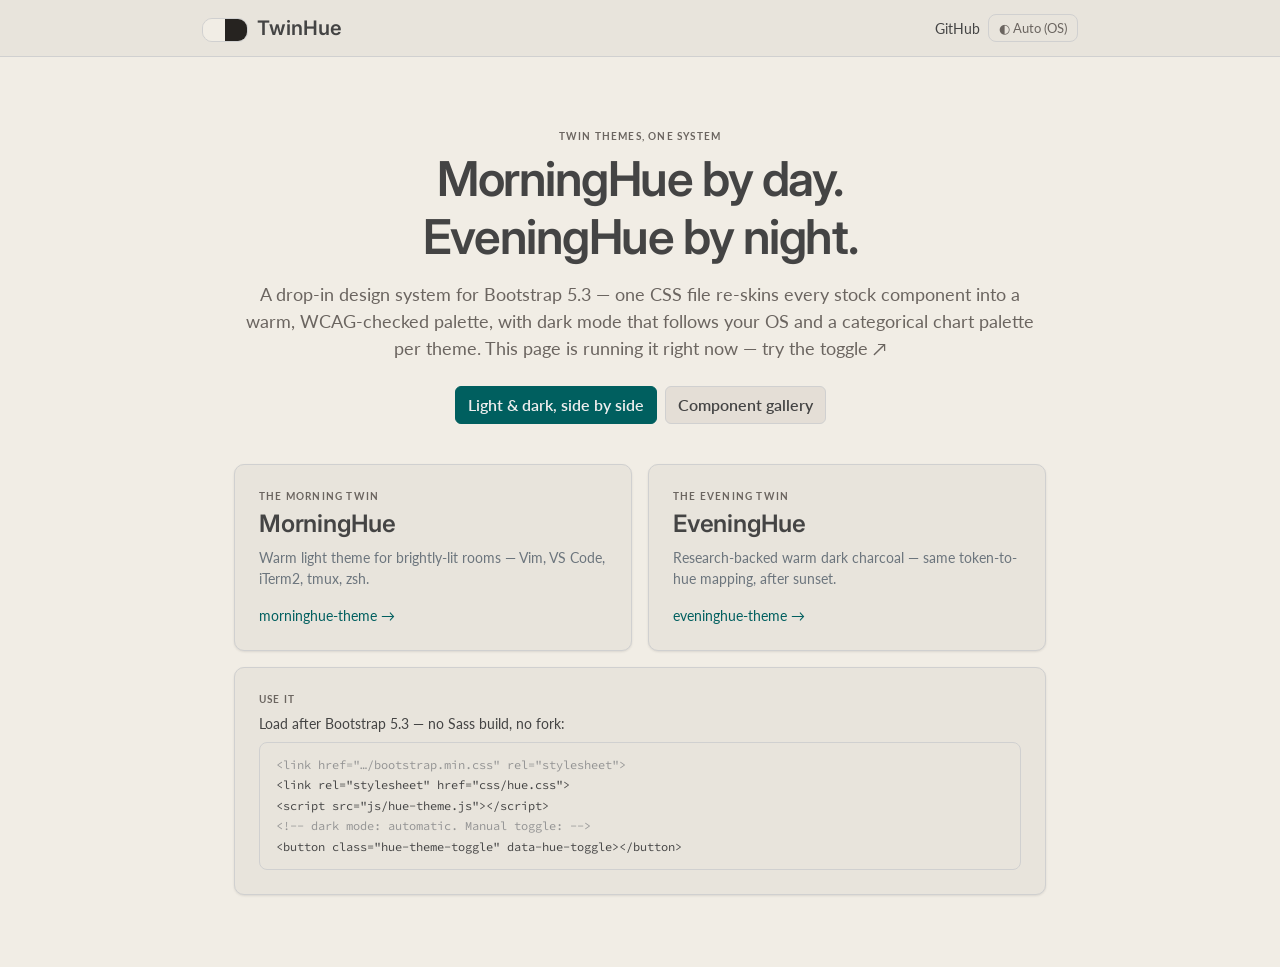
==== index.html @ 877514f2 "Add GitHub Pages landing, fix default anchor color, neutralize skill wording - index.html: landing p" ====
<!DOCTYPE html>
<html lang="en" data-bs-theme="light">
<head>
<meta charset="UTF-8">
<meta name="viewport" content="width=device-width, initial-scale=1.0">
<title>TwinHue — twin themes, one design system</title>
<meta name="description" content="MorningHue by day, EveningHue by night — a drop-in Bootstrap 5.3 design system with OS-following dark mode.">
<script>
  (function(){var s=localStorage.getItem("hue-theme"),d=matchMedia("(prefers-color-scheme: dark)").matches;
  document.documentElement.setAttribute("data-bs-theme",(s==="light"||s==="dark")?s:(d?"dark":"light"));})();
</script>
<link rel="preconnect" href="https://fonts.googleapis.com">
<link rel="preconnect" href="https://fonts.gstatic.com" crossorigin>
<link href="https://fonts.googleapis.com/css2?family=Inter:wght@400;500;600;700&family=Lato:wght@300;400;600;700&family=Source+Code+Pro:wght@400;500;600&display=swap" rel="stylesheet">
<link href="https://cdn.jsdelivr.net/npm/bootstrap@5.3.2/dist/css/bootstrap.min.css" rel="stylesheet">
<link rel="stylesheet" href="css/hue.css">
<style>
  .hero { max-width: 860px; margin: 0 auto; padding: 72px 24px 40px; text-align: center; }
  .hero h1 { font-size: 3rem; letter-spacing: -0.03em; }
  .hero .tagline { font-size: 1.125rem; color: var(--hue-text-2); }
  .grid { max-width: 860px; margin: 0 auto; padding: 0 24px 72px; }
  .twin { display: inline-flex; border-radius: 10px; overflow: hidden; border: 1px solid var(--hue-border); vertical-align: middle; }
  .twin span { width: 22px; height: 22px; display: block; }
</style>
</head>
<body>

<nav class="navbar" style="background: var(--hue-surface)">
  <div class="container" style="max-width: 900px">
    <a class="navbar-brand" href="#">
      <span class="twin me-1"><span style="background:#f1ede5"></span><span style="background:#262320"></span></span>
      TwinHue
    </a>
    <div class="d-flex gap-2 align-items-center">
      <a class="nav-link" href="https://github.com/glenzac/twinhue-design-system">GitHub</a>
      <button class="hue-theme-toggle" data-hue-toggle></button>
    </div>
  </div>
</nav>

<div class="hero">
  <p class="hue-label">Twin themes, one system</p>
  <h1>MorningHue by day.<br>EveningHue by night.</h1>
  <p class="tagline mt-3 mb-4">A drop-in design system for Bootstrap 5.3 — one CSS file re-skins every stock
  component into a warm, WCAG-checked palette, with dark mode that follows your OS
  and a categorical chart palette per theme. This page is running it right now — try the toggle ↗</p>
  <div class="d-flex gap-2 justify-content-center flex-wrap">
    <a class="btn btn-primary" href="docs/reference.html">Light &amp; dark, side by side</a>
    <a class="btn btn-secondary" href="docs/demo.html">Component gallery</a>
  </div>
</div>

<div class="grid">
  <div class="row g-3">
    <div class="col-md-6">
      <div class="card p-4 h-100">
        <p class="hue-label">The morning twin</p>
        <h2 class="h4">MorningHue</h2>
        <p class="text-secondary">Warm light theme for brightly-lit rooms — Vim, VS Code, iTerm2, tmux, zsh.</p>
        <a href="https://glenzac.github.io/morninghue-theme/" class="mt-auto">morninghue-theme →</a>
      </div>
    </div>
    <div class="col-md-6">
      <div class="card p-4 h-100">
        <p class="hue-label">The evening twin</p>
        <h2 class="h4">EveningHue</h2>
        <p class="text-secondary">Research-backed warm dark charcoal — same token-to-hue mapping, after sunset.</p>
        <a href="https://glenzac.github.io/eveninghue-theme/" class="mt-auto">eveninghue-theme →</a>
      </div>
    </div>
  </div>

  <div class="card p-4 mt-3">
    <p class="hue-label">Use it</p>
    <p class="mb-2">Load after Bootstrap 5.3 — no Sass build, no fork:</p>
<pre class="hue-log mb-0"><span class="hue-log-dim">&lt;link href="…/bootstrap.min.css" rel="stylesheet"&gt;</span>
&lt;link rel="stylesheet" href="css/hue.css"&gt;
&lt;script src="js/hue-theme.js"&gt;&lt;/script&gt;
<span class="hue-log-dim">&lt;!-- dark mode: automatic. Manual toggle: --&gt;</span>
&lt;button class="hue-theme-toggle" data-hue-toggle&gt;&lt;/button&gt;</pre>
  </div>
</div>

<script src="js/hue-theme.js"></script>
</body>
</html>
---- css/hue.css ----
/*!
 * twinhue-design-system v1.0.0 (2026-07-14)
 * MorningHue (light) + EveningHue (dark) for Bootstrap 5.3+
 * Load AFTER bootstrap.min.css. Dark mode via <html data-bs-theme="dark">.
 * Source of truth: ~/scripts/twinhue-design-system — do not hand-edit app copies.
 */

/* ==========================================================================
   1. TOKENS — MorningHue (light)
   All contrast ratios WCAG-verified against #F1EDE5 / #E8E4DC.
   ========================================================================== */

:root,
[data-bs-theme="light"] {
  color-scheme: light;

  /* -- Hue palette ------------------------------------------------------- */
  --hue-bg: #f1ede5;            /* page background */
  --hue-surface: #e8e4dc;       /* card, panel, sidebar */
  --hue-hover: #e4ded6;         /* hover state, active row */
  --hue-widget: #e4e4e4;        /* popup, tooltip, modal */
  --hue-border: #d0d0d0;        /* border, divider */
  --hue-text: #444444;          /* body text — 8.34:1 AAA */
  --hue-text-2: #6b6560;        /* secondary text — 4.52:1 AA */
  --hue-text-3: #949494;        /* DECORATIVE ONLY — fails WCAG */
  --hue-on-accent: #eeeeee;     /* text on accent/dark backgrounds */

  --hue-primary: #005f5f;       /* Sea Teal — primary interactive, 6.42:1 AA */
  --hue-primary-hover: #004f4f;
  --hue-primary-active: #004343;
  --hue-primary-rgb: 0, 95, 95;
  --hue-primary-subtle: #d0eaea;
  --hue-primary-emphasis: #005f5f; /* primary as TEXT on bg/surface */
  --hue-link: #005f5f;
  --hue-link-hover: #004f4f;
  --hue-accent-2: #005f87;      /* Dark Teal — secondary accent, 6.02:1 AA */
  --hue-focus-ring: rgba(0, 95, 95, 0.25);
  --hue-selection: #afd7ff;

  --hue-success: #005f00;       /* 6.82:1 AA */
  --hue-success-hover: #004f00;
  --hue-success-rgb: 0, 95, 0;
  --hue-success-subtle: #d0f0d0;
  --hue-warning: #875f00;       /* 4.90:1 AA */
  --hue-warning-hover: #6f4e00;
  --hue-warning-rgb: 135, 95, 0;
  --hue-warning-subtle: #fdecc8;
  --hue-danger: #af0000;        /* 6.37:1 AA */
  --hue-danger-hover: #8f0000;
  --hue-danger-rgb: 175, 0, 0;
  --hue-danger-subtle: #ffd7d7;
  --hue-info: #005f87;          /* 6.02:1 AA */
  --hue-info-hover: #004f70;
  --hue-info-rgb: 0, 95, 135;
  --hue-info-subtle: #d3e8f2;
  --hue-on-semantic: #ffffff;   /* text on semantic solid buttons/badges */

  /* -- Charts (categorical, in draw order) ------------------------------- */
  --hue-chart-1: #005f87;
  --hue-chart-2: #005f00;
  --hue-chart-3: #875f00;
  --hue-chart-4: #870087;
  --hue-chart-5: #5f00d7;
  --hue-chart-6: #af0000;
  --hue-chart-7: #005f5f;
  --hue-chart-8: #949494;
  --hue-chart-grid: #ddd8d0;    /* gridlines — quieter than --hue-border */

  /* -- Elevation ---------------------------------------------------------- */
  --hue-shadow-sm: 0 1px 3px rgba(0, 0, 0, 0.06), 0 1px 2px rgba(0, 0, 0, 0.04);
  --hue-shadow-md: 0 4px 12px rgba(0, 0, 0, 0.08), 0 1px 4px rgba(0, 0, 0, 0.04);
  --hue-shadow-lg: 0 8px 24px rgba(0, 0, 0, 0.10), 0 2px 8px rgba(0, 0, 0, 0.05);
}

/* ==========================================================================
   2. TOKENS — EveningHue (dark)
   All contrast ratios WCAG-verified against #262320 / #2E2B27.
   ========================================================================== */

[data-bs-theme="dark"] {
  color-scheme: dark;

  --hue-bg: #262320;            /* warm dark charcoal */
  --hue-surface: #2e2b27;
  --hue-hover: #33302b;
  --hue-widget: #3a362f;
  --hue-border: #3a362f;
  --hue-text: #d7d0c5;          /* 10.21:1 AAA */
  --hue-text-2: #a39c90;        /* 5.74:1 AA — web-only token */
  --hue-text-3: #5c564e;        /* DECORATIVE ONLY — fails WCAG */
  --hue-on-accent: #ede7dc;

  --hue-primary: #005faf;       /* EveningHue UI accent — on-accent text 5.24:1 AA */
  --hue-primary-hover: #1b6fbd;
  --hue-primary-active: #2e7cc7;
  --hue-primary-rgb: 0, 95, 175;
  --hue-primary-subtle: #1f3145;
  --hue-primary-emphasis: #93b2e0; /* #005faf is a fill, not a text color on dark */
  --hue-link: #93b2e0;          /* Steel Blue — 7.21:1 AAA */
  --hue-link-hover: #a9c4e9;
  --hue-accent-2: #8fb3f2;      /* Soft Blue */
  --hue-focus-ring: rgba(147, 178, 224, 0.35);
  --hue-selection: #3a4d68;

  --hue-success: #93c27e;       /* 7.63:1 AAA; dark text on solid 7.63:1 */
  --hue-success-hover: #a3cd91;
  --hue-success-rgb: 147, 194, 126;
  --hue-success-subtle: #2c3626;
  --hue-warning: #d9a854;       /* 7.20:1 AAA */
  --hue-warning-hover: #e0b56d;
  --hue-warning-rgb: 217, 168, 84;
  --hue-warning-subtle: #3d3421;
  --hue-danger: #ef8073;        /* 5.96:1 AA */
  --hue-danger-hover: #f29489;
  --hue-danger-rgb: 239, 128, 115;
  --hue-danger-subtle: #432b27;
  --hue-info: #7fc0d8;          /* 7.77:1 AAA */
  --hue-info-hover: #94cbdf;
  --hue-info-rgb: 127, 192, 216;
  --hue-info-subtle: #24343a;
  --hue-on-semantic: #262320;   /* dark text on pastel semantic solids */

  --hue-chart-1: #8fb3f2;
  --hue-chart-2: #72c5b4;
  --hue-chart-3: #d9a854;
  --hue-chart-4: #e58fb0;
  --hue-chart-5: #cfa0f0;
  --hue-chart-6: #ef8073;
  --hue-chart-7: #7fc0d8;
  --hue-chart-8: #93c27e;
  --hue-chart-grid: #33302b;

  --hue-shadow-sm: 0 1px 3px rgba(0, 0, 0, 0.30), 0 1px 2px rgba(0, 0, 0, 0.24);
  --hue-shadow-md: 0 4px 12px rgba(0, 0, 0, 0.38), 0 1px 4px rgba(0, 0, 0, 0.24);
  --hue-shadow-lg: 0 8px 24px rgba(0, 0, 0, 0.45), 0 2px 8px rgba(0, 0, 0, 0.28);
}

/* ==========================================================================
   3. BOOTSTRAP ROOT VARIABLE REMAP (both modes — resolves via --hue-*)
   ========================================================================== */

:root,
[data-bs-theme="light"],
[data-bs-theme="dark"] {
  /* body & text */
  --bs-body-bg: var(--hue-bg);
  --bs-body-color: var(--hue-text);
  --bs-emphasis-color: var(--hue-text);
  --bs-secondary-color: var(--hue-text-2);      /* .text-secondary, muted text */
  --bs-secondary-bg: var(--hue-surface);        /* .bg-secondary-subtle contexts */
  --bs-tertiary-color: var(--hue-text-2);
  --bs-tertiary-bg: var(--hue-hover);
  --bs-heading-color: var(--hue-text);
  --bs-border-color: var(--hue-border);
  --bs-border-color-translucent: var(--hue-border);

  /* links */
  --bs-link-color: var(--hue-link);
  --bs-link-hover-color: var(--hue-link-hover);
  --bs-code-color: var(--hue-accent-2);
  --bs-highlight-bg: var(--hue-selection);

  /* theme colors (drive .bg-*, .text-bg-*, .border-*, badges) */
  --bs-primary: var(--hue-primary);
  --bs-primary-rgb: var(--hue-primary-rgb);
  --bs-primary-text-emphasis: var(--hue-primary-emphasis);
  --bs-primary-bg-subtle: var(--hue-primary-subtle);
  --bs-primary-border-subtle: color-mix(in srgb, var(--hue-primary) 40%, var(--hue-bg));
  --bs-secondary: var(--hue-text-2);
  --bs-secondary-text-emphasis: var(--hue-text-2);
  --bs-secondary-bg-subtle: var(--hue-hover);
  --bs-secondary-border-subtle: var(--hue-border);
  --bs-success: var(--hue-success);
  --bs-success-rgb: var(--hue-success-rgb);
  --bs-success-text-emphasis: var(--hue-success);
  --bs-success-bg-subtle: var(--hue-success-subtle);
  --bs-success-border-subtle: color-mix(in srgb, var(--hue-success) 40%, var(--hue-bg));
  --bs-danger: var(--hue-danger);
  --bs-danger-rgb: var(--hue-danger-rgb);
  --bs-danger-text-emphasis: var(--hue-danger);
  --bs-danger-bg-subtle: var(--hue-danger-subtle);
  --bs-danger-border-subtle: color-mix(in srgb, var(--hue-danger) 40%, var(--hue-bg));
  --bs-warning: var(--hue-warning);
  --bs-warning-rgb: var(--hue-warning-rgb);
  --bs-warning-text-emphasis: var(--hue-warning);
  --bs-warning-bg-subtle: var(--hue-warning-subtle);
  --bs-warning-border-subtle: color-mix(in srgb, var(--hue-warning) 40%, var(--hue-bg));
  --bs-info: var(--hue-info);
  --bs-info-rgb: var(--hue-info-rgb);
  --bs-info-text-emphasis: var(--hue-info);
  --bs-info-bg-subtle: var(--hue-info-subtle);
  --bs-info-border-subtle: color-mix(in srgb, var(--hue-info) 40%, var(--hue-bg));
  --bs-light: var(--hue-surface);
  --bs-light-rgb: 232, 228, 220;
  --bs-dark: #2e2b27;
  --bs-dark-rgb: 46, 43, 39;

  /* focus & validation */
  --bs-focus-ring-color: var(--hue-focus-ring);
  --bs-form-valid-color: var(--hue-success);
  --bs-form-valid-border-color: var(--hue-success);
  --bs-form-invalid-color: var(--hue-danger);
  --bs-form-invalid-border-color: var(--hue-danger);

  /* typography */
  --bs-body-font-family: 'Lato', system-ui, -apple-system, sans-serif;
  --bs-font-monospace: 'Source Code Pro', 'Fira Code', 'Consolas', monospace;
  --hue-font-display: 'Inter', system-ui, -apple-system, sans-serif;
  --hue-font-body: var(--bs-body-font-family);
  --hue-font-mono: var(--bs-font-monospace);
  --bs-body-font-size: 0.875rem;                /* 14px base, per MorningHue */
}

/* dark-mode rgb variants that differ from light */
[data-bs-theme="dark"] {
  --bs-body-bg-rgb: 38, 35, 32;
  --bs-body-color-rgb: 215, 208, 197;
  --bs-link-color-rgb: 147, 178, 224;
  --bs-link-hover-color-rgb: 169, 196, 233;
  --bs-light: #3a362f;
  --bs-light-rgb: 58, 54, 47;
  --bs-dark: #211e1b;
  --bs-dark-rgb: 33, 30, 27;
}
[data-bs-theme="light"],
:root {
  --bs-body-bg-rgb: 241, 237, 229;
  --bs-body-color-rgb: 68, 68, 68;
  --bs-link-color-rgb: 0, 95, 95;
  --bs-link-hover-color-rgb: 0, 79, 79;
}

/* ==========================================================================
   4. BASE ELEMENT STYLING
   ========================================================================== */

body {
  background-color: var(--bs-body-bg);
  color: var(--bs-body-color);
}

h1, h2, h3, h4, h5, h6,
.h1, .h2, .h3, .h4, .h5, .h6,
.display-1, .display-2, .display-3, .display-4, .display-5, .display-6 {
  font-family: var(--hue-font-display);
  font-weight: 600;
  letter-spacing: -0.01em;
}

::selection {
  background: var(--hue-selection);
  color: var(--hue-text);
}

:focus-visible {
  outline: 2px solid var(--hue-primary);
  outline-offset: 2px;
}

a {
  text-decoration: none;
}
a:hover {
  text-decoration: underline;
}

code, kbd, pre, samp {
  font-family: var(--hue-font-mono);
}

/* thin warm scrollbars (WebKit) */
::-webkit-scrollbar { width: 10px; height: 10px; }
::-webkit-scrollbar-track { background: transparent; }
::-webkit-scrollbar-thumb {
  background: var(--hue-border);
  border-radius: 5px;
  border: 2px solid var(--hue-bg);
}

/* ==========================================================================
   5. BOOTSTRAP COMPONENT OVERRIDES
   Bootstrap bakes hex values into per-component vars at compile time,
   so each variant is re-pointed at the hue tokens (works in both modes).
   ========================================================================== */

/* -- Buttons --------------------------------------------------------------- */
.btn {
  --bs-btn-font-family: var(--hue-font-body);
  --bs-btn-font-weight: 600;
  --bs-btn-focus-box-shadow: 0 0 0 0.25rem var(--hue-focus-ring);
}

.btn-primary {
  --bs-btn-color: var(--hue-on-accent);
  --bs-btn-bg: var(--hue-primary);
  --bs-btn-border-color: var(--hue-primary);
  --bs-btn-hover-color: var(--hue-on-accent);
  --bs-btn-hover-bg: var(--hue-primary-hover);
  --bs-btn-hover-border-color: var(--hue-primary-hover);
  --bs-btn-active-color: var(--hue-on-accent);
  --bs-btn-active-bg: var(--hue-primary-active);
  --bs-btn-active-border-color: var(--hue-primary-active);
  --bs-btn-disabled-color: var(--hue-on-accent);
  --bs-btn-disabled-bg: var(--hue-primary);
  --bs-btn-disabled-border-color: var(--hue-primary);
}

/* Secondary = quiet neutral (surface + border), the MorningHue cancel button */
.btn-secondary {
  --bs-btn-color: var(--hue-text);
  --bs-btn-bg: var(--hue-hover);
  --bs-btn-border-color: var(--hue-border);
  --bs-btn-hover-color: var(--hue-text);
  --bs-btn-hover-bg: var(--hue-widget);
  --bs-btn-hover-border-color: var(--hue-text-3);
  --bs-btn-active-color: var(--hue-text);
  --bs-btn-active-bg: var(--hue-widget);
  --bs-btn-active-border-color: var(--hue-text-3);
  --bs-btn-disabled-color: var(--hue-text-2);
  --bs-btn-disabled-bg: var(--hue-hover);
  --bs-btn-disabled-border-color: var(--hue-border);
}

.btn-success {
  --bs-btn-color: var(--hue-on-semantic);
  --bs-btn-bg: var(--hue-success);
  --bs-btn-border-color: var(--hue-success);
  --bs-btn-hover-color: var(--hue-on-semantic);
  --bs-btn-hover-bg: var(--hue-success-hover);
  --bs-btn-hover-border-color: var(--hue-success-hover);
  --bs-btn-active-color: var(--hue-on-semantic);
  --bs-btn-active-bg: var(--hue-success-hover);
  --bs-btn-active-border-color: var(--hue-success-hover);
  --bs-btn-disabled-color: var(--hue-on-semantic);
  --bs-btn-disabled-bg: var(--hue-success);
  --bs-btn-disabled-border-color: var(--hue-success);
}

.btn-danger {
  --bs-btn-color: var(--hue-on-semantic);
  --bs-btn-bg: var(--hue-danger);
  --bs-btn-border-color: var(--hue-danger);
  --bs-btn-hover-color: var(--hue-on-semantic);
  --bs-btn-hover-bg: var(--hue-danger-hover);
  --bs-btn-hover-border-color: var(--hue-danger-hover);
  --bs-btn-active-color: var(--hue-on-semantic);
  --bs-btn-active-bg: var(--hue-danger-hover);
  --bs-btn-active-border-color: var(--hue-danger-hover);
  --bs-btn-disabled-color: var(--hue-on-semantic);
  --bs-btn-disabled-bg: var(--hue-danger);
  --bs-btn-disabled-border-color: var(--hue-danger);
}

.btn-warning {
  --bs-btn-color: var(--hue-on-semantic);
  --bs-btn-bg: var(--hue-warning);
  --bs-btn-border-color: var(--hue-warning);
  --bs-btn-hover-color: var(--hue-on-semantic);
  --bs-btn-hover-bg: var(--hue-warning-hover);
  --bs-btn-hover-border-color: var(--hue-warning-hover);
  --bs-btn-active-color: var(--hue-on-semantic);
  --bs-btn-active-bg: var(--hue-warning-hover);
  --bs-btn-active-border-color: var(--hue-warning-hover);
  --bs-btn-disabled-color: var(--hue-on-semantic);
  --bs-btn-disabled-bg: var(--hue-warning);
  --bs-btn-disabled-border-color: var(--hue-warning);
}

.btn-info {
  --bs-btn-color: var(--hue-on-semantic);
  --bs-btn-bg: var(--hue-info);
  --bs-btn-border-color: var(--hue-info);
  --bs-btn-hover-color: var(--hue-on-semantic);
  --bs-btn-hover-bg: var(--hue-info-hover);
  --bs-btn-hover-border-color: var(--hue-info-hover);
  --bs-btn-active-color: var(--hue-on-semantic);
  --bs-btn-active-bg: var(--hue-info-hover);
  --bs-btn-active-border-color: var(--hue-info-hover);
  --bs-btn-disabled-color: var(--hue-on-semantic);
  --bs-btn-disabled-bg: var(--hue-info);
  --bs-btn-disabled-border-color: var(--hue-info);
}

.btn-light {
  --bs-btn-color: var(--hue-text);
  --bs-btn-bg: var(--hue-surface);
  --bs-btn-border-color: var(--hue-surface);
  --bs-btn-hover-color: var(--hue-text);
  --bs-btn-hover-bg: var(--hue-hover);
  --bs-btn-hover-border-color: var(--hue-hover);
  --bs-btn-active-color: var(--hue-text);
  --bs-btn-active-bg: var(--hue-hover);
  --bs-btn-active-border-color: var(--hue-hover);
}

.btn-dark {
  --bs-btn-color: #ede7dc;
  --bs-btn-bg: #2e2b27;
  --bs-btn-border-color: #2e2b27;
  --bs-btn-hover-color: #ede7dc;
  --bs-btn-hover-bg: #3a362f;
  --bs-btn-hover-border-color: #3a362f;
  --bs-btn-active-color: #ede7dc;
  --bs-btn-active-bg: #3a362f;
  --bs-btn-active-border-color: #3a362f;
}

.btn-outline-primary {
  --bs-btn-color: var(--hue-primary-emphasis);
  --bs-btn-border-color: var(--hue-primary-emphasis);
  --bs-btn-hover-color: var(--hue-on-accent);
  --bs-btn-hover-bg: var(--hue-primary);
  --bs-btn-hover-border-color: var(--hue-primary);
  --bs-btn-active-color: var(--hue-on-accent);
  --bs-btn-active-bg: var(--hue-primary);
  --bs-btn-active-border-color: var(--hue-primary);
  --bs-btn-disabled-color: var(--hue-primary-emphasis);
  --bs-btn-disabled-border-color: var(--hue-primary-emphasis);
}

.btn-outline-secondary {
  --bs-btn-color: var(--hue-text-2);
  --bs-btn-border-color: var(--hue-border);
  --bs-btn-hover-color: var(--hue-text);
  --bs-btn-hover-bg: var(--hue-hover);
  --bs-btn-hover-border-color: var(--hue-border);
  --bs-btn-active-color: var(--hue-text);
  --bs-btn-active-bg: var(--hue-hover);
  --bs-btn-active-border-color: var(--hue-border);
  --bs-btn-disabled-color: var(--hue-text-2);
  --bs-btn-disabled-border-color: var(--hue-border);
}

.btn-outline-success {
  --bs-btn-color: var(--hue-success);
  --bs-btn-border-color: var(--hue-success);
  --bs-btn-hover-color: var(--hue-on-semantic);
  --bs-btn-hover-bg: var(--hue-success);
  --bs-btn-hover-border-color: var(--hue-success);
  --bs-btn-active-color: var(--hue-on-semantic);
  --bs-btn-active-bg: var(--hue-success);
  --bs-btn-active-border-color: var(--hue-success);
  --bs-btn-disabled-color: var(--hue-success);
  --bs-btn-disabled-border-color: var(--hue-success);
}

.btn-outline-danger {
  --bs-btn-color: var(--hue-danger);
  --bs-btn-border-color: var(--hue-danger);
  --bs-btn-hover-color: var(--hue-on-semantic);
  --bs-btn-hover-bg: var(--hue-danger);
  --bs-btn-hover-border-color: var(--hue-danger);
  --bs-btn-active-color: var(--hue-on-semantic);
  --bs-btn-active-bg: var(--hue-danger);
  --bs-btn-active-border-color: var(--hue-danger);
  --bs-btn-disabled-color: var(--hue-danger);
  --bs-btn-disabled-border-color: var(--hue-danger);
}

.btn-outline-warning {
  --bs-btn-color: var(--hue-warning);
  --bs-btn-border-color: var(--hue-warning);
  --bs-btn-hover-color: var(--hue-on-semantic);
  --bs-btn-hover-bg: var(--hue-warning);
  --bs-btn-hover-border-color: var(--hue-warning);
  --bs-btn-active-color: var(--hue-on-semantic);
  --bs-btn-active-bg: var(--hue-warning);
  --bs-btn-active-border-color: var(--hue-warning);
  --bs-btn-disabled-color: var(--hue-warning);
  --bs-btn-disabled-border-color: var(--hue-warning);
}

.btn-outline-info {
  --bs-btn-color: var(--hue-info);
  --bs-btn-border-color: var(--hue-info);
  --bs-btn-hover-color: var(--hue-on-semantic);
  --bs-btn-hover-bg: var(--hue-info);
  --bs-btn-hover-border-color: var(--hue-info);
  --bs-btn-active-color: var(--hue-on-semantic);
  --bs-btn-active-bg: var(--hue-info);
  --bs-btn-active-border-color: var(--hue-info);
  --bs-btn-disabled-color: var(--hue-info);
  --bs-btn-disabled-border-color: var(--hue-info);
}

.btn-link {
  --bs-btn-color: var(--hue-link);
  --bs-btn-hover-color: var(--hue-link-hover);
  --bs-btn-active-color: var(--hue-link-hover);
}

/* -- Cards ------------------------------------------------------------------ */
.card {
  --bs-card-bg: var(--hue-surface);
  --bs-card-border-color: var(--hue-border);
  --bs-card-cap-bg: transparent;
  --bs-card-border-radius: 10px;
  --bs-card-inner-border-radius: 9px;
  box-shadow: var(--hue-shadow-sm);
}
.card-header {
  border-bottom-color: var(--hue-border);
}
.card-footer {
  border-top-color: var(--hue-border);
}

/* -- Navbar ------------------------------------------------------------------ */
.navbar {
  --bs-navbar-color: var(--hue-text-2);
  --bs-navbar-hover-color: var(--hue-text);
  --bs-navbar-active-color: var(--hue-primary-emphasis);
  --bs-navbar-brand-color: var(--hue-text);
  --bs-navbar-brand-hover-color: var(--hue-primary-emphasis);
  border-bottom: 1px solid var(--hue-border);
}
.navbar .navbar-brand {
  font-family: var(--hue-font-display);
  font-weight: 600;
}
/* legacy navbar-dark / bg-dark combos become EveningHue-toned in both modes */
.navbar-dark, .navbar[data-bs-theme="dark"] {
  --bs-navbar-color: #a39c90;
  --bs-navbar-hover-color: #d7d0c5;
  --bs-navbar-active-color: #93b2e0;
  --bs-navbar-brand-color: #ede7dc;
  --bs-navbar-brand-hover-color: #93b2e0;
}

/* -- Nav tabs / pills --------------------------------------------------------- */
.nav {
  --bs-nav-link-color: var(--hue-link);
  --bs-nav-link-hover-color: var(--hue-link-hover);
}
.nav-tabs {
  --bs-nav-tabs-border-color: var(--hue-border);
  --bs-nav-tabs-link-hover-border-color: var(--hue-hover) var(--hue-hover) var(--hue-border);
  --bs-nav-tabs-link-active-color: var(--hue-text);
  --bs-nav-tabs-link-active-bg: var(--hue-surface);
  --bs-nav-tabs-link-active-border-color: var(--hue-border) var(--hue-border) var(--hue-surface);
}
.nav-pills {
  --bs-nav-pills-link-active-color: var(--hue-on-accent);
  --bs-nav-pills-link-active-bg: var(--hue-primary);
}

/* -- Dropdowns ----------------------------------------------------------------- */
.dropdown-menu {
  --bs-dropdown-bg: var(--hue-widget);
  --bs-dropdown-color: var(--hue-text);
  --bs-dropdown-border-color: var(--hue-border);
  --bs-dropdown-link-color: var(--hue-text);
  --bs-dropdown-link-hover-color: var(--hue-text);
  --bs-dropdown-link-hover-bg: var(--hue-hover);
  --bs-dropdown-link-active-color: var(--hue-on-accent);
  --bs-dropdown-link-active-bg: var(--hue-primary);
  --bs-dropdown-divider-bg: var(--hue-border);
  box-shadow: var(--hue-shadow-md);
}

/* -- Forms ------------------------------------------------------------------------ */
.form-control, .form-select {
  background-color: var(--hue-bg);
  border-color: var(--hue-border);
  color: var(--hue-text);
}
.form-control:focus, .form-select:focus {
  background-color: var(--hue-bg);
  border-color: var(--hue-primary);
  color: var(--hue-text);
  box-shadow: 0 0 0 0.25rem var(--hue-focus-ring);
}
.form-control::placeholder {
  color: var(--hue-text-3);
}
.form-check-input {
  background-color: var(--hue-bg);
  border-color: var(--hue-border);
}
.form-check-input:checked {
  background-color: var(--hue-primary);
  border-color: var(--hue-primary);
}
.form-check-input:focus {
  border-color: var(--hue-primary);
  box-shadow: 0 0 0 0.25rem var(--hue-focus-ring);
}
.form-range::-webkit-slider-thumb {
  background-color: var(--hue-primary);
}
.form-range::-moz-range-thumb {
  background-color: var(--hue-primary);
}
.input-group-text {
  background-color: var(--hue-hover);
  border-color: var(--hue-border);
  color: var(--hue-text-2);
}
.form-label {
  color: var(--hue-text);
  font-weight: 600;
  font-size: 0.8125rem;
}
.form-text {
  color: var(--hue-text-2);
}

/* -- Tables --------------------------------------------------------------------------- */
.table {
  --bs-table-bg: transparent;
  --bs-table-color: var(--hue-text);
  --bs-table-border-color: var(--hue-border);
  --bs-table-striped-bg: rgba(var(--bs-body-color-rgb), 0.03);
  --bs-table-striped-color: var(--hue-text);
  --bs-table-hover-bg: var(--hue-hover);
  --bs-table-hover-color: var(--hue-text);
  font-variant-numeric: tabular-nums;
}
.table thead th {
  font-family: var(--hue-font-body);
  font-size: 0.6875rem;
  font-weight: 700;
  text-transform: uppercase;
  letter-spacing: 0.08em;
  color: var(--hue-text-2);
  border-bottom: 2px solid var(--hue-border);
}

/* -- Pagination ------------------------------------------------------------------------- */
.pagination {
  --bs-pagination-color: var(--hue-link);
  --bs-pagination-bg: var(--hue-surface);
  --bs-pagination-border-color: var(--hue-border);
  --bs-pagination-hover-color: var(--hue-link-hover);
  --bs-pagination-hover-bg: var(--hue-hover);
  --bs-pagination-hover-border-color: var(--hue-border);
  --bs-pagination-focus-color: var(--hue-link-hover);
  --bs-pagination-focus-bg: var(--hue-hover);
  --bs-pagination-focus-box-shadow: 0 0 0 0.25rem var(--hue-focus-ring);
  --bs-pagination-active-color: var(--hue-on-accent);
  --bs-pagination-active-bg: var(--hue-primary);
  --bs-pagination-active-border-color: var(--hue-primary);
  --bs-pagination-disabled-color: var(--hue-text-3);
  --bs-pagination-disabled-bg: var(--hue-surface);
  --bs-pagination-disabled-border-color: var(--hue-border);
}

/* -- List group ----------------------------------------------------------------------------- */
.list-group {
  --bs-list-group-bg: var(--hue-surface);
  --bs-list-group-color: var(--hue-text);
  --bs-list-group-border-color: var(--hue-border);
  --bs-list-group-action-hover-bg: var(--hue-hover);
  --bs-list-group-action-hover-color: var(--hue-text);
  --bs-list-group-action-active-bg: var(--hue-hover);
  --bs-list-group-action-active-color: var(--hue-text);
  --bs-list-group-active-bg: var(--hue-primary);
  --bs-list-group-active-border-color: var(--hue-primary);
  --bs-list-group-active-color: var(--hue-on-accent);
}

/* -- Modal / Offcanvas / Toast / Popover / Tooltip ----------------------------------------------- */
.modal {
  --bs-modal-bg: var(--hue-bg);
  --bs-modal-border-color: var(--hue-border);
  --bs-modal-header-border-color: var(--hue-border);
  --bs-modal-footer-border-color: var(--hue-border);
  --bs-modal-box-shadow: var(--hue-shadow-lg);
}
.offcanvas, .offcanvas-lg, .offcanvas-md, .offcanvas-sm, .offcanvas-xl, .offcanvas-xxl {
  --bs-offcanvas-bg: var(--hue-bg);
  --bs-offcanvas-border-color: var(--hue-border);
}
.toast {
  --bs-toast-bg: var(--hue-widget);
  --bs-toast-color: var(--hue-text);
  --bs-toast-border-color: var(--hue-border);
  --bs-toast-header-bg: var(--hue-widget);
  --bs-toast-header-color: var(--hue-text-2);
  --bs-toast-header-border-color: var(--hue-border);
  box-shadow: var(--hue-shadow-md);
}
.popover {
  --bs-popover-bg: var(--hue-widget);
  --bs-popover-border-color: var(--hue-border);
  --bs-popover-body-color: var(--hue-text);
  --bs-popover-header-bg: var(--hue-widget);
  --bs-popover-header-color: var(--hue-text);
}
.tooltip {
  --bs-tooltip-bg: #2e2b27;
  --bs-tooltip-color: #ede7dc;
}
[data-bs-theme="dark"] .tooltip {
  --bs-tooltip-bg: #d7d0c5;
  --bs-tooltip-color: #262320;
}

/* -- Progress / Spinner --------------------------------------------------------------------------- */
.progress {
  --bs-progress-bg: var(--hue-hover);
  --bs-progress-bar-bg: var(--hue-primary);
  --bs-progress-bar-color: var(--hue-on-accent);
}
.spinner-border, .spinner-grow {
  color: var(--hue-primary-emphasis);
}

/* -- Accordion --------------------------------------------------------------------------------------- */
.accordion {
  --bs-accordion-bg: var(--hue-surface);
  --bs-accordion-color: var(--hue-text);
  --bs-accordion-border-color: var(--hue-border);
  --bs-accordion-btn-color: var(--hue-text);
  --bs-accordion-btn-bg: var(--hue-surface);
  --bs-accordion-active-color: var(--hue-primary-emphasis);
  --bs-accordion-active-bg: var(--hue-primary-subtle);
  --bs-accordion-btn-focus-box-shadow: 0 0 0 0.25rem var(--hue-focus-ring);
}

/* -- Breadcrumb ---------------------------------------------------------------------------------------- */
.breadcrumb {
  --bs-breadcrumb-divider-color: var(--hue-text-3);
  --bs-breadcrumb-item-active-color: var(--hue-text-2);
}

/* -- Badges (via .text-bg-* which use the remapped --bs-*-rgb) ------------------------------------------- */
.badge {
  font-weight: 600;
  letter-spacing: 0.02em;
}
.text-bg-primary { color: var(--hue-on-accent) !important; }
.text-bg-success, .text-bg-danger, .text-bg-warning, .text-bg-info {
  color: var(--hue-on-semantic) !important;
}
.text-bg-secondary { color: var(--hue-on-accent) !important; }
[data-bs-theme="dark"] .text-bg-secondary { color: var(--hue-bg) !important; }
.text-bg-light { color: var(--hue-text) !important; }
.text-bg-dark { color: #ede7dc !important; }

/* soft badges — preferred for tables/status (MorningHue chip style) */
.badge-soft-primary { background: var(--hue-primary-subtle); color: var(--hue-primary-emphasis); }
.badge-soft-success { background: var(--hue-success-subtle); color: var(--hue-success); }
.badge-soft-warning { background: var(--hue-warning-subtle); color: var(--hue-warning); }
.badge-soft-danger  { background: var(--hue-danger-subtle);  color: var(--hue-danger); }
.badge-soft-info    { background: var(--hue-info-subtle);    color: var(--hue-info); }
.badge-soft-neutral { background: var(--hue-hover); color: var(--hue-text-2); }

/* -- Alerts (5.3 alerts read the remapped *-bg-subtle / *-text-emphasis vars) ------------------------------ */
.alert {
  --bs-alert-border-radius: 8px;
}

/* -- Close button, hr, misc ---------------------------------------------------------------------------------- */
[data-bs-theme="dark"] .btn-close {
  filter: invert(1) grayscale(100%) brightness(200%);
}
hr {
  border-color: var(--hue-border);
  opacity: 1;
}

/* ==========================================================================
   6. HUE EXTRA COMPONENTS (beyond Bootstrap)
   ========================================================================== */

/* overline section label */
.hue-label {
  font-size: 0.625rem;
  font-weight: 700;
  text-transform: uppercase;
  letter-spacing: 0.12em;
  color: var(--hue-text-2);
  margin-bottom: 0.375rem;
}

/* KPI stat block */
.hue-stat .hue-stat-num {
  display: block;
  font-family: var(--hue-font-display);
  font-size: 2.5rem;
  font-weight: 600;
  line-height: 1.1;
  letter-spacing: -0.02em;
  color: var(--hue-text);
  font-variant-numeric: tabular-nums;
}
.hue-stat .hue-stat-label {
  display: block;
  font-size: 0.75rem;
  color: var(--hue-text-2);
  margin-top: 0.25rem;
}
.hue-stat-num.text-success { color: var(--hue-success) !important; }
.hue-stat-num.text-danger  { color: var(--hue-danger) !important; }

/* log / terminal panel */
.hue-log {
  font-family: var(--hue-font-mono);
  font-size: 0.75rem;
  line-height: 1.7;
  background: var(--hue-surface);
  border: 1px solid var(--hue-border);
  border-radius: 8px;
  padding: 12px 16px;
  white-space: pre-wrap;
}
.hue-log span { display: inline; }
.hue-log .hue-log-dim     { color: var(--hue-text-3); }
.hue-log .hue-log-info    { color: var(--hue-accent-2); }
.hue-log .hue-log-success { color: var(--hue-success); }
.hue-log .hue-log-warn    { color: var(--hue-warning); }
.hue-log .hue-log-error   { color: var(--hue-danger); }

/* status dot */
.hue-status { display: inline-flex; align-items: center; gap: 6px; font-size: 0.8125rem; }
.hue-status::before {
  content: "";
  width: 8px; height: 8px; border-radius: 50%;
  background: var(--hue-text-3);
}
.hue-status-ok::before      { background: var(--hue-success); }
.hue-status-warn::before    { background: var(--hue-warning); }
.hue-status-error::before   { background: var(--hue-danger); }

/* money semantics for finance apps */
.hue-amount-pos { color: var(--hue-success); font-variant-numeric: tabular-nums; }
.hue-amount-neg { color: var(--hue-danger);  font-variant-numeric: tabular-nums; }

/* theme toggle button (used by hue-theme.js markup) */
.hue-theme-toggle {
  background: transparent;
  border: 1px solid var(--hue-border);
  border-radius: 8px;
  color: var(--hue-text-2);
  padding: 4px 10px;
  font-size: 0.8125rem;
  line-height: 1.4;
  cursor: pointer;
}
.hue-theme-toggle:hover {
  background: var(--hue-hover);
  color: var(--hue-text);
}
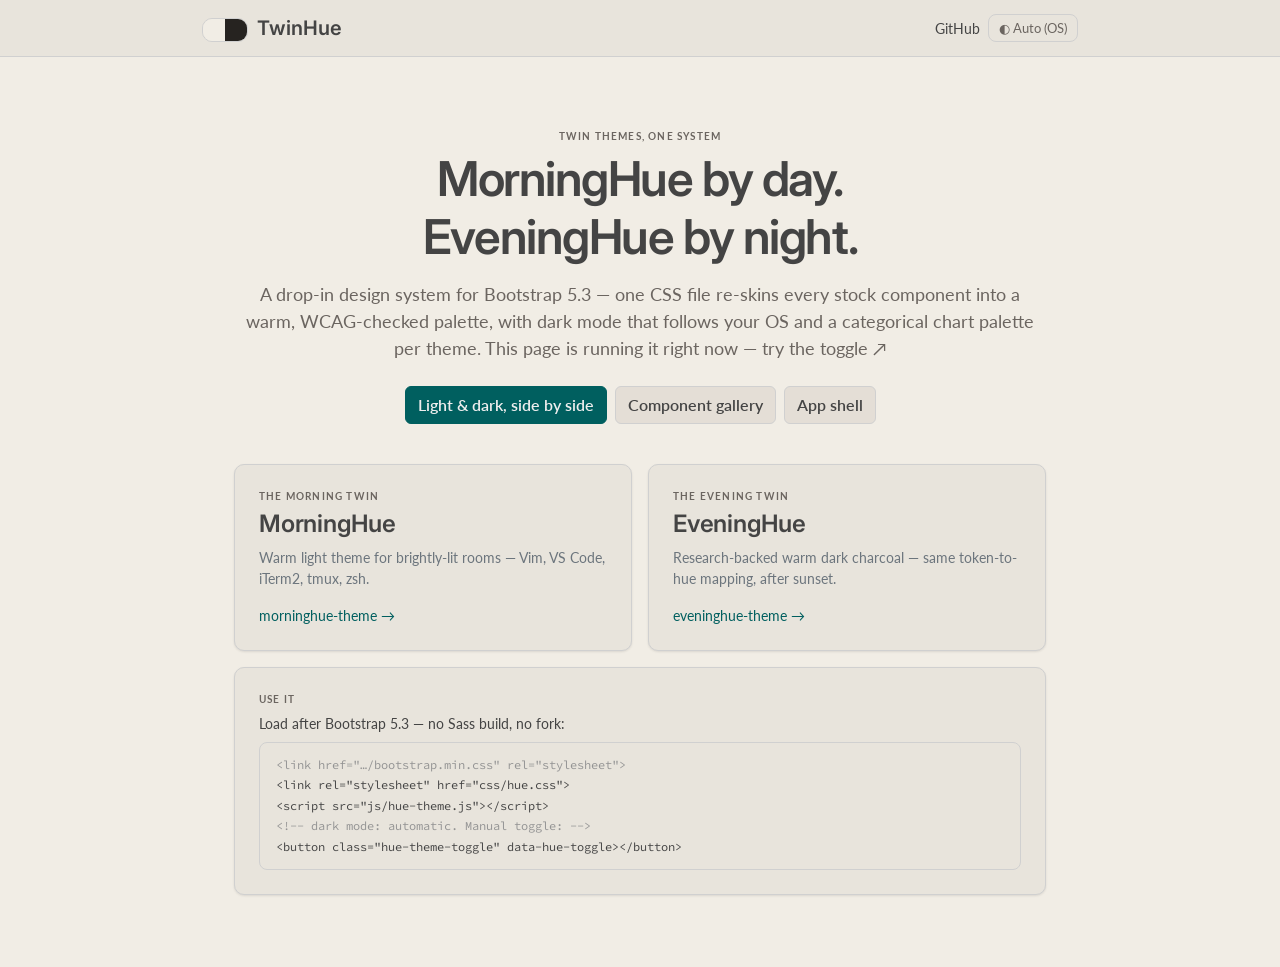
==== commit 523c0786: "v1.1.0: own layout, not just color — grounding rules, canonical sidebar shell - hue.css: structural " ====
--- a/index.html
+++ b/index.html
@@ -47,6 +47,7 @@
   <div class="d-flex gap-2 justify-content-center flex-wrap">
     <a class="btn btn-primary" href="docs/reference.html">Light &amp; dark, side by side</a>
     <a class="btn btn-secondary" href="docs/demo.html">Component gallery</a>
+    <a class="btn btn-secondary" href="docs/shell.html">App shell</a>
   </div>
 </div>
 
--- a/css/hue.css
+++ b/css/hue.css
@@ -1,5 +1,5 @@
 /*!
- * twinhue-design-system v1.0.0 (2026-07-14)
+ * twinhue-design-system v1.1.0 (2026-07-14)
  * MorningHue (light) + EveningHue (dark) for Bootstrap 5.3+
  * Load AFTER bootstrap.min.css. Dark mode via <html data-bs-theme="dark">.
  * Source of truth: ~/scripts/twinhue-design-system — do not hand-edit app copies.
@@ -70,6 +70,9 @@
   --hue-shadow-sm: 0 1px 3px rgba(0, 0, 0, 0.06), 0 1px 2px rgba(0, 0, 0, 0.04);
   --hue-shadow-md: 0 4px 12px rgba(0, 0, 0, 0.08), 0 1px 4px rgba(0, 0, 0, 0.04);
   --hue-shadow-lg: 0 8px 24px rgba(0, 0, 0, 0.10), 0 2px 8px rgba(0, 0, 0, 0.05);
+
+  /* -- Overlay — the ONLY sanctioned translucent surface (modal/sidebar scrim) */
+  --hue-overlay: rgba(38, 35, 32, 0.45);
 }
 
 /* ==========================================================================
@@ -133,6 +136,8 @@
   --hue-shadow-sm: 0 1px 3px rgba(0, 0, 0, 0.30), 0 1px 2px rgba(0, 0, 0, 0.24);
   --hue-shadow-md: 0 4px 12px rgba(0, 0, 0, 0.38), 0 1px 4px rgba(0, 0, 0, 0.24);
   --hue-shadow-lg: 0 8px 24px rgba(0, 0, 0, 0.45), 0 2px 8px rgba(0, 0, 0, 0.28);
+
+  --hue-overlay: rgba(0, 0, 0, 0.60);
 }
 
 /* ==========================================================================
@@ -209,6 +214,27 @@
   --hue-font-body: var(--bs-body-font-family);
   --hue-font-mono: var(--bs-font-monospace);
   --bs-body-font-size: 0.875rem;                /* 14px base, per MorningHue */
+
+  /* -- Structure (mode-independent) — the ONLY spacing/radius scales apps
+        may use; never define a private --space-* / --radius-* layer. ------- */
+  --hue-space-1: 4px;
+  --hue-space-2: 8px;
+  --hue-space-3: 12px;
+  --hue-space-4: 16px;
+  --hue-space-5: 20px;
+  --hue-space-6: 24px;
+  --hue-space-8: 32px;
+  --hue-space-10: 40px;
+  --hue-space-12: 48px;
+
+  --hue-radius-sm: 6px;    /* inputs, sidebar links, chips */
+  --hue-radius-md: 8px;    /* buttons, alerts, log panels */
+  --hue-radius-lg: 10px;   /* cards, modals */
+  --hue-radius-pill: 9999px;
+
+  --hue-sidebar-width: 232px;
+  --hue-content-max: 1440px;   /* content column cap on wide screens */
+  --hue-content-pad: var(--hue-space-6);
 }
 
 /* dark-mode rgb variants that differ from light */
@@ -774,22 +800,36 @@
   margin-bottom: 0.375rem;
 }
 
-/* KPI stat block */
+/* KPI stat block — THE hero/stat card content. Canonical markup:
+   <div class="card"><div class="card-body hue-stat"> num + label </div></div>
+   Height comes from content only: never h-100-stretch or min-height a stat card. */
+.hue-stat {
+  padding: var(--hue-space-4) var(--hue-space-5); /* wins over .card-body default */
+}
 .hue-stat .hue-stat-num {
   display: block;
   font-family: var(--hue-font-display);
-  font-size: 2.5rem;
-  font-weight: 600;
-  line-height: 1.1;
+  font-size: 1.75rem;
+  font-weight: 700;
+  line-height: 1.2;
   letter-spacing: -0.02em;
   color: var(--hue-text);
   font-variant-numeric: tabular-nums;
 }
 .hue-stat .hue-stat-label {
   display: block;
+  font-size: 0.6875rem;
+  font-weight: 600;
+  text-transform: uppercase;
+  letter-spacing: 0.06em;
+  color: var(--hue-text-2);
+  margin-bottom: var(--hue-space-1);
+}
+.hue-stat .hue-stat-sub {
+  display: block;
   font-size: 0.75rem;
   color: var(--hue-text-2);
-  margin-top: 0.25rem;
+  margin-top: var(--hue-space-1);
 }
 .hue-stat-num.text-success { color: var(--hue-success) !important; }
 .hue-stat-num.text-danger  { color: var(--hue-danger) !important; }
@@ -842,3 +882,224 @@
   background: var(--hue-hover);
   color: var(--hue-text);
 }
+
+/* ==========================================================================
+   7. APP SHELL — the one TwinHue page skeleton (fixed left sidebar)
+   Every app uses this shell, whatever its size. Canonical markup lives in
+   docs/shell.html; the mobile toggle is wired by hue-theme.js
+   ([data-hue-sidebar-toggle] / .hue-sidebar-overlay).
+   ========================================================================== */
+
+.hue-shell {
+  display: flex;
+  min-height: 100vh;
+}
+
+/* -- Sidebar --------------------------------------------------------------- */
+.hue-sidebar {
+  width: var(--hue-sidebar-width);
+  background: var(--hue-surface);
+  border-right: 1px solid var(--hue-border);
+  display: flex;
+  flex-direction: column;
+  position: fixed;
+  top: 0;
+  left: 0;
+  height: 100vh;
+  z-index: 1040;
+  transition: transform 0.2s ease;
+}
+
+.hue-sidebar-header {
+  padding: var(--hue-space-5);
+  border-bottom: 1px solid var(--hue-border);
+}
+
+.hue-sidebar-brand {
+  display: flex;
+  align-items: center;
+  gap: var(--hue-space-3);
+  font-family: var(--hue-font-display);
+  font-weight: 600;
+  font-size: 1rem;
+  color: var(--hue-text);
+}
+.hue-sidebar-brand:hover {
+  color: var(--hue-text);
+  text-decoration: none;
+}
+.hue-sidebar-brand i, .hue-sidebar-brand svg {
+  color: var(--hue-primary-emphasis);
+  font-size: 1.25rem;
+}
+
+.hue-sidebar-nav {
+  flex: 1;
+  padding: var(--hue-space-4) var(--hue-space-3);
+  overflow-y: auto;
+}
+
+.hue-sidebar-section {
+  margin-bottom: var(--hue-space-6);
+}
+.hue-sidebar-section-title {
+  font-size: 0.625rem;
+  font-weight: 700;
+  color: var(--hue-text-3);
+  text-transform: uppercase;
+  letter-spacing: 0.12em;
+  padding: 0 var(--hue-space-3);
+  margin-bottom: 6px;
+}
+
+.hue-sidebar-menu {
+  list-style: none;
+  padding: 0;
+  margin: 0;
+}
+.hue-sidebar-menu li {
+  margin-bottom: 2px;
+}
+
+.hue-sidebar-link {
+  display: flex;
+  align-items: center;
+  gap: var(--hue-space-3);
+  padding: 9px var(--hue-space-3);
+  border-radius: var(--hue-radius-sm);
+  font-size: 0.8125rem;
+  font-weight: 600;
+  color: var(--hue-text-2);
+  transition: background 0.15s ease, color 0.15s ease;
+}
+.hue-sidebar-link:hover {
+  background: var(--hue-hover);
+  color: var(--hue-text);
+  text-decoration: none;
+}
+.hue-sidebar-link i, .hue-sidebar-link svg {
+  font-size: 1rem;
+  width: 20px;
+  text-align: center;
+  color: var(--hue-text-3);
+}
+.hue-sidebar-link:hover i, .hue-sidebar-link:hover svg {
+  color: var(--hue-text-2);
+}
+.hue-sidebar-link.active {
+  background: var(--hue-primary-subtle);
+  color: var(--hue-primary-emphasis);
+  border-left: 2px solid var(--hue-primary-emphasis);
+  padding-left: 10px;
+}
+.hue-sidebar-link.active i, .hue-sidebar-link.active svg {
+  color: var(--hue-primary-emphasis);
+}
+
+.hue-sidebar-footer {
+  padding: var(--hue-space-4) var(--hue-space-5);
+  border-top: 1px solid var(--hue-border);
+}
+
+/* -- Main column ------------------------------------------------------------ */
+.hue-main {
+  flex: 1;
+  /* min-width:0 keeps wide tables scrolling inside .table-responsive instead
+     of dragging the page into horizontal overflow */
+  min-width: 0;
+  margin-left: var(--hue-sidebar-width);
+  min-height: 100vh;
+  display: flex;
+  flex-direction: column;
+}
+
+/* mobile-only top bar (hamburger + brand + theme toggle) */
+.hue-topbar {
+  display: none;
+  background: var(--hue-surface);
+  border-bottom: 1px solid var(--hue-border);
+  padding: var(--hue-space-3) var(--hue-space-4);
+  align-items: center;
+  justify-content: space-between;
+  position: sticky;
+  top: 0;
+  z-index: 1030;
+}
+
+.hue-content {
+  flex: 1;
+  min-width: 0;
+  width: 100%;
+  max-width: var(--hue-content-max);
+  padding: var(--hue-content-pad);
+}
+
+.hue-shell footer, .hue-footer {
+  padding: var(--hue-space-4) var(--hue-content-pad);
+  border-top: 1px solid var(--hue-border);
+  color: var(--hue-text-2);
+  font-size: 0.75rem;
+}
+
+/* page header: title left, actions right — first element of every page */
+.hue-page-header {
+  display: flex;
+  align-items: center;
+  justify-content: space-between;
+  gap: var(--hue-space-4);
+  flex-wrap: wrap;
+  margin-bottom: var(--hue-space-6);
+}
+.hue-page-header h1 {
+  font-size: 1.375rem;
+  font-weight: 600;
+  margin: 0;
+}
+.hue-page-header .hue-page-actions {
+  display: flex;
+  align-items: center;
+  gap: var(--hue-space-2);
+}
+
+/* -- Mobile (<992px): sidebar slides over content behind a scrim ------------- */
+.hue-sidebar-toggle {
+  display: none;
+  background: none;
+  border: 1px solid var(--hue-border);
+  border-radius: var(--hue-radius-sm);
+  padding: var(--hue-space-2) var(--hue-space-3);
+  color: var(--hue-text-2);
+  cursor: pointer;
+}
+
+.hue-sidebar-overlay {
+  display: none;
+  position: fixed;
+  inset: 0;
+  background: var(--hue-overlay);
+  z-index: 1035;
+}
+
+@media (max-width: 991.98px) {
+  .hue-sidebar {
+    transform: translateX(-100%);
+  }
+  .hue-sidebar.show {
+    transform: translateX(0);
+  }
+  .hue-sidebar-overlay.show {
+    display: block;
+  }
+  .hue-main {
+    margin-left: 0;
+  }
+  .hue-topbar {
+    display: flex;
+  }
+  .hue-sidebar-toggle {
+    display: inline-flex;
+  }
+  .hue-content {
+    padding: var(--hue-space-4);
+  }
+}
